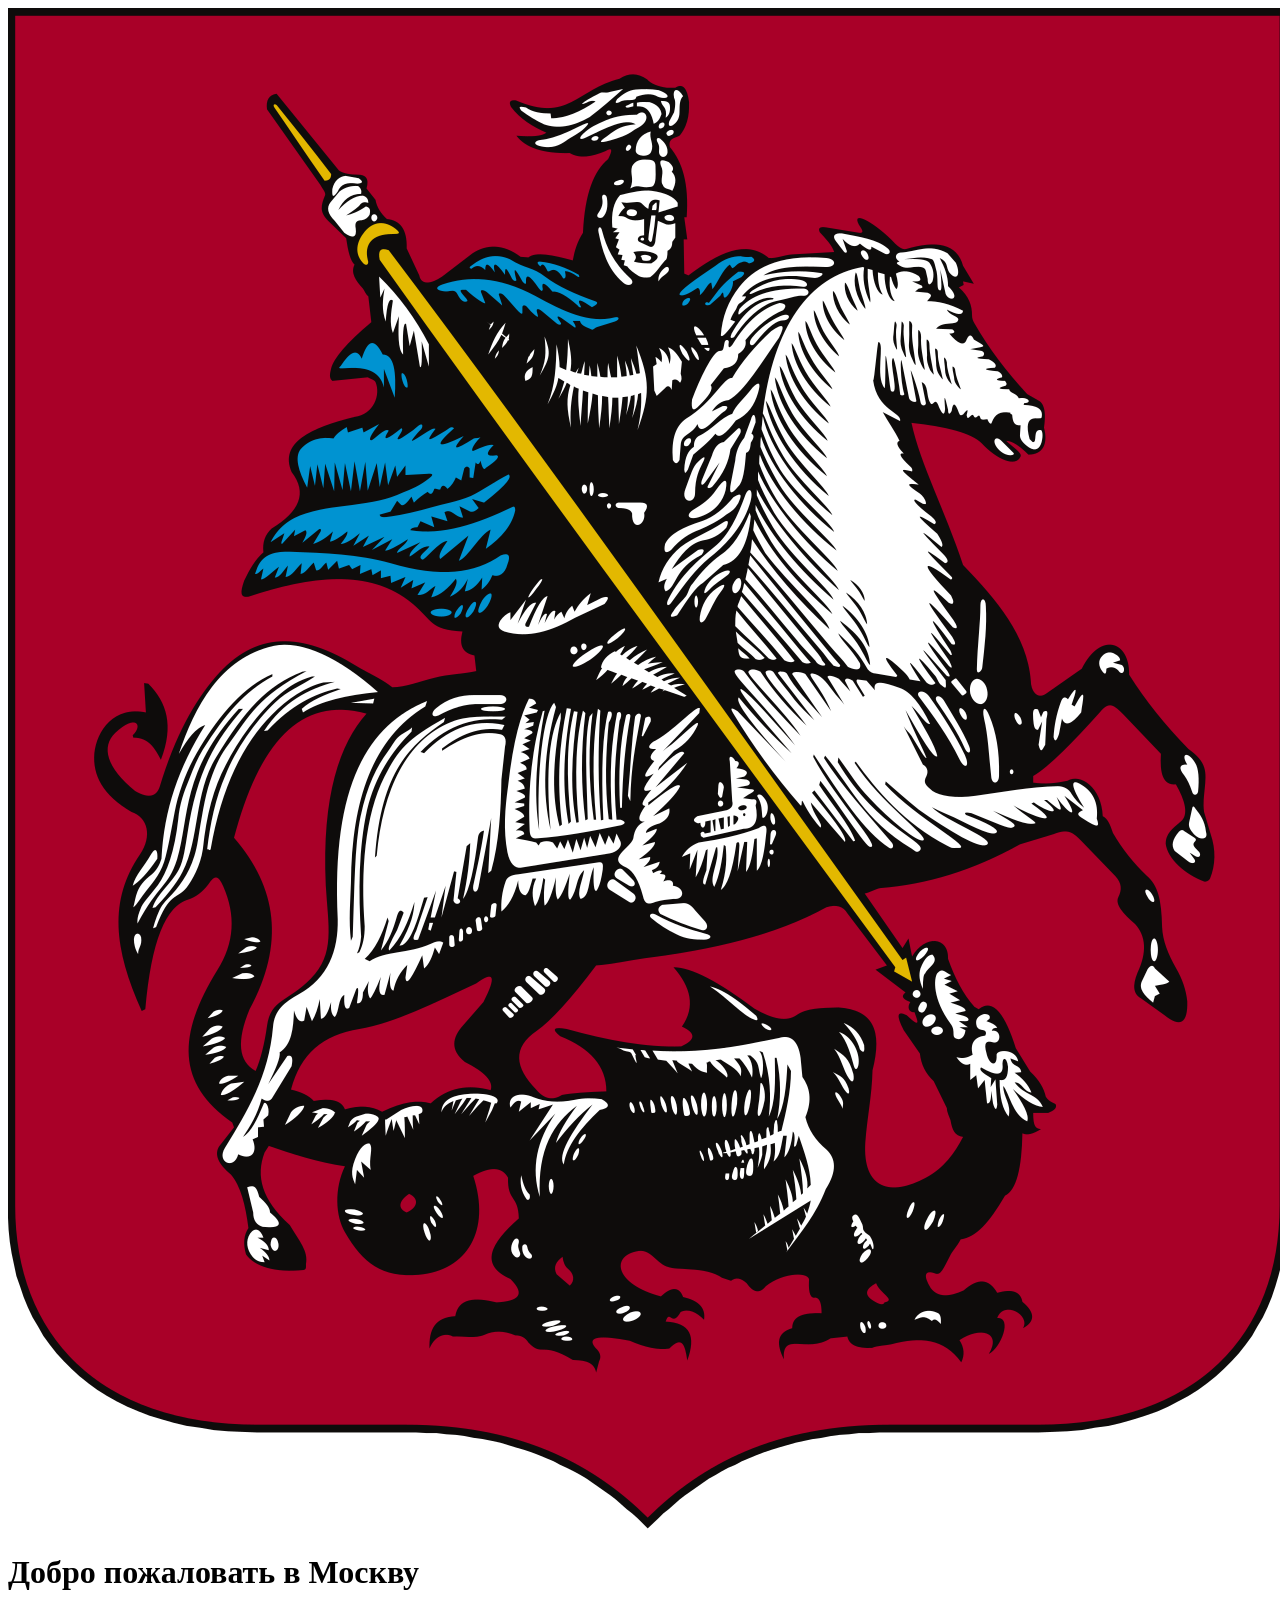
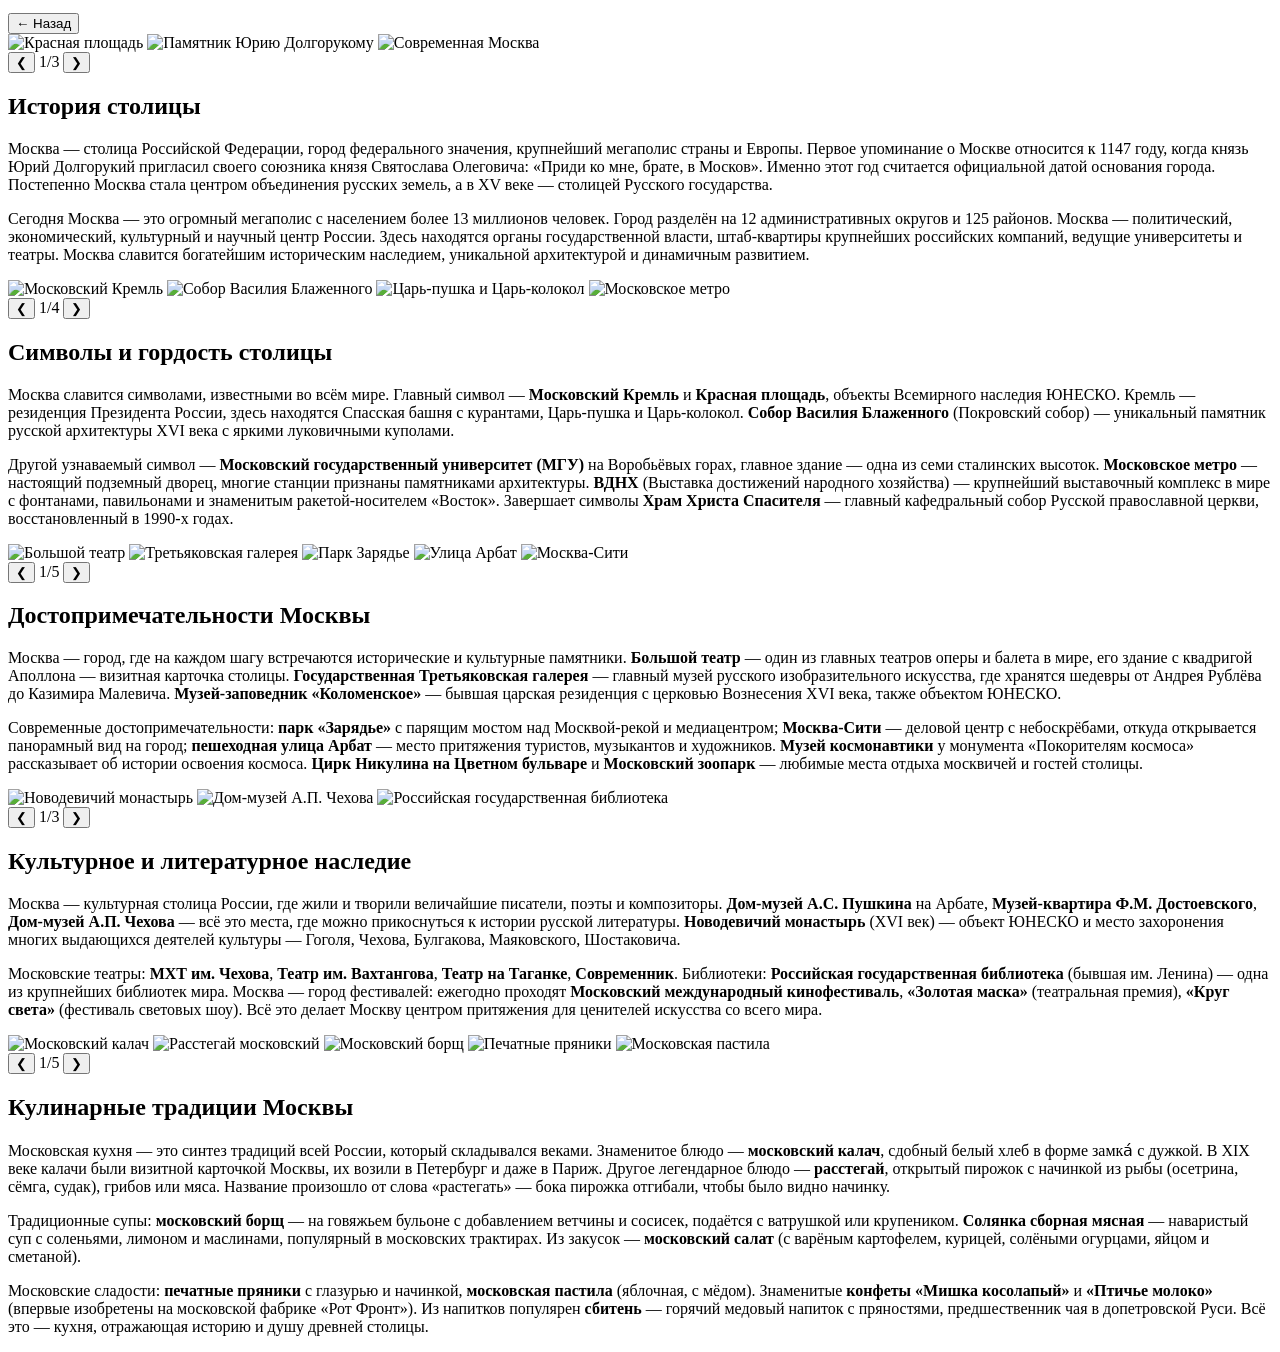
==== region/Москва.html @ 3e893cd2 "region region" ====
<!DOCTYPE html>
<html lang="ru">
<head>
    <meta charset="UTF-8">
    <meta name="viewport" content="width=device-width, initial-scale=1.0">
    <title>Москва - Столица России</title>
    <link rel="stylesheet" href="../region/Курская область/style_region.css">
</head>
<body>
    <div class="welcome-banner">
        <img src="../img_logo/mockva.png" alt="Герб Москвы" class="logo">
        <h1 class="logo_text">Добро пожаловать в Москву</h1>
        <button class="back-button" onclick="goBack()">← Назад</button>
    </div>

    <div class="main-layout">
        <!-- Первый блок: история Москвы -->
        <div class="content-block">
            <div class="image-slider left-slider">
                <div class="slider-container">
                    <img src="https://via.placeholder.com/400x300?text=Красная+площадь+история" alt="Красная площадь" class="slider-image active" id="slider1-img1">
                    <img src="https://via.placeholder.com/400x300?text=Юрий+Долгорукий+памятник" alt="Памятник Юрию Долгорукому" class="slider-image" id="slider1-img2">
                    <img src="https://via.placeholder.com/400x300?text=Москва+современная" alt="Современная Москва" class="slider-image" id="slider1-img3">
                </div>
                <div class="slider-controls">
                    <button class="slider-btn prev" onclick="changeImage('left', -1)">❮</button>
                    <span class="slider-counter" id="left-counter">1/3</span>
                    <button class="slider-btn next" onclick="changeImage('left', 1)">❯</button>
                </div>
            </div>
            <div class="text-content right-text">
                <h2>История столицы</h2>
                <p>Москва — столица Российской Федерации, город федерального значения, крупнейший мегаполис страны и Европы. Первое упоминание о Москве относится к 1147 году, когда князь Юрий Долгорукий пригласил своего союзника князя Святослава Олеговича: «Приди ко мне, брате, в Москов». Именно этот год считается официальной датой основания города. Постепенно Москва стала центром объединения русских земель, а в XV веке — столицей Русского государства.</p>
                <p>Сегодня Москва — это огромный мегаполис с населением более 13 миллионов человек. Город разделён на 12 административных округов и 125 районов. Москва — политический, экономический, культурный и научный центр России. Здесь находятся органы государственной власти, штаб-квартиры крупнейших российских компаний, ведущие университеты и театры. Москва славится богатейшим историческим наследием, уникальной архитектурой и динамичным развитием.</p>
            </div>
        </div>

        <!-- Второй блок: символы и гордость Москвы -->
        <div class="content-block reverse">
            <div class="image-slider right-slider">
                <div class="slider-container">
                    <img src="https://via.placeholder.com/400x300?text=Московский+Кремль" alt="Московский Кремль" class="slider-image active" id="slider2-img1">
                    <img src="https://via.placeholder.com/400x300?text=Собор+Василия+Блаженного" alt="Собор Василия Блаженного" class="slider-image" id="slider2-img2">
                    <img src="https://via.placeholder.com/400x300?text=Царь-пушка+Царь-колокол" alt="Царь-пушка и Царь-колокол" class="slider-image" id="slider2-img3">
                    <img src="https://via.placeholder.com/400x300?text=Московское+метро" alt="Московское метро" class="slider-image" id="slider2-img4">
                </div>
                <div class="slider-controls">
                    <button class="slider-btn prev" onclick="changeImage('right', -1)">❮</button>
                    <span class="slider-counter" id="right-counter">1/4</span>
                    <button class="slider-btn next" onclick="changeImage('right', 1)">❯</button>
                </div>
            </div>
            <div class="text-content left-text">
                <h2>Символы и гордость столицы</h2>
                <p>Москва славится символами, известными во всём мире. Главный символ — <strong>Московский Кремль</strong> и <strong>Красная площадь</strong>, объекты Всемирного наследия ЮНЕСКО. Кремль — резиденция Президента России, здесь находятся Спасская башня с курантами, Царь-пушка и Царь-колокол. <strong>Собор Василия Блаженного</strong> (Покровский собор) — уникальный памятник русской архитектуры XVI века с яркими луковичными куполами.</p>
                <p>Другой узнаваемый символ — <strong>Московский государственный университет (МГУ)</strong> на Воробьёвых горах, главное здание — одна из семи сталинских высоток. <strong>Московское метро</strong> — настоящий подземный дворец, многие станции признаны памятниками архитектуры. <strong>ВДНХ</strong> (Выставка достижений народного хозяйства) — крупнейший выставочный комплекс в мире с фонтанами, павильонами и знаменитым ракетой-носителем «Восток». Завершает символы <strong>Храм Христа Спасителя</strong> — главный кафедральный собор Русской православной церкви, восстановленный в 1990-х годах.</p>
            </div>
        </div>

        <!-- Третий блок: достопримечательности -->
        <div class="content-block">
            <div class="image-slider left-slider">
                <div class="slider-container">
                    <img src="https://via.placeholder.com/400x300?text=Большой+театр" alt="Большой театр" class="slider-image active" id="slider3-img1">
                    <img src="https://via.placeholder.com/400x300?text=Третьяковская+галерея" alt="Третьяковская галерея" class="slider-image" id="slider3-img2">
                    <img src="https://via.placeholder.com/400x300?text=Парк+Зарядье" alt="Парк Зарядье" class="slider-image" id="slider3-img3">
                    <img src="https://via.placeholder.com/400x300?text=Арбат+улица" alt="Улица Арбат" class="slider-image" id="slider3-img4">
                    <img src="https://via.placeholder.com/400x300?text=Москва-Сити" alt="Москва-Сити" class="slider-image" id="slider3-img5">
                </div>
                <div class="slider-controls">
                    <button class="slider-btn prev" onclick="changeImage('left2', -1)">❮</button>
                    <span class="slider-counter" id="left2-counter">1/5</span>
                    <button class="slider-btn next" onclick="changeImage('left2', 1)">❯</button>
                </div>
            </div>
            <div class="text-content right-text">
                <h2>Достопримечательности Москвы</h2>
                <p>Москва — город, где на каждом шагу встречаются исторические и культурные памятники. <strong>Большой театр</strong> — один из главных театров оперы и балета в мире, его здание с квадригой Аполлона — визитная карточка столицы. <strong>Государственная Третьяковская галерея</strong> — главный музей русского изобразительного искусства, где хранятся шедевры от Андрея Рублёва до Казимира Малевича. <strong>Музей-заповедник «Коломенское»</strong> — бывшая царская резиденция с церковью Вознесения XVI века, также объектом ЮНЕСКО.</p>
                <p>Современные достопримечательности: <strong>парк «Зарядье»</strong> с парящим мостом над Москвой-рекой и медиацентром; <strong>Москва-Сити</strong> — деловой центр с небоскрёбами, откуда открывается панорамный вид на город; <strong>пешеходная улица Арбат</strong> — место притяжения туристов, музыкантов и художников. <strong>Музей космонавтики</strong> у монумента «Покорителям космоса» рассказывает об истории освоения космоса. <strong>Цирк Никулина на Цветном бульваре</strong> и <strong>Московский зоопарк</strong> — любимые места отдыха москвичей и гостей столицы.</p>
            </div>
        </div>

        <!-- Четвертый блок: культурное наследие -->
        <div class="content-block reverse">
            <div class="image-slider right-slider">
                <div class="slider-container">
                    <img src="https://via.placeholder.com/400x300?text=Новодевичий+монастырь" alt="Новодевичий монастырь" class="slider-image active" id="slider4-img1">
                    <img src="https://via.placeholder.com/400x300?text=Дом-музей+Чехова+Москва" alt="Дом-музей А.П. Чехова" class="slider-image" id="slider4-img2">
                    <img src="https://via.placeholder.com/400x300?text=Библиотека+имени+Ленина" alt="Российская государственная библиотека" class="slider-image" id="slider4-img3">
                </div>
                <div class="slider-controls">
                    <button class="slider-btn prev" onclick="changeImage('right2', -1)">❮</button>
                    <span class="slider-counter" id="right2-counter">1/3</span>
                    <button class="slider-btn next" onclick="changeImage('right2', 1)">❯</button>
                </div>
            </div>
            <div class="text-content left-text">
                <h2>Культурное и литературное наследие</h2>
                <p>Москва — культурная столица России, где жили и творили величайшие писатели, поэты и композиторы. <strong>Дом-музей А.С. Пушкина</strong> на Арбате, <strong>Музей-квартира Ф.М. Достоевского</strong>, <strong>Дом-музей А.П. Чехова</strong> — всё это места, где можно прикоснуться к истории русской литературы. <strong>Новодевичий монастырь</strong> (XVI век) — объект ЮНЕСКО и место захоронения многих выдающихся деятелей культуры — Гоголя, Чехова, Булгакова, Маяковского, Шостаковича.</p>
                <p>Московские театры: <strong>МХТ им. Чехова</strong>, <strong>Театр им. Вахтангова</strong>, <strong>Театр на Таганке</strong>, <strong>Современник</strong>. Библиотеки: <strong>Российская государственная библиотека</strong> (бывшая им. Ленина) — одна из крупнейших библиотек мира. Москва — город фестивалей: ежегодно проходят <strong>Московский международный кинофестиваль</strong>, <strong>«Золотая маска»</strong> (театральная премия), <strong>«Круг света»</strong> (фестиваль световых шоу). Всё это делает Москву центром притяжения для ценителей искусства со всего мира.</p>
            </div>
        </div>

        <!-- Пятый блок: кулинарные традиции Москвы -->
        <div class="content-block">
            <div class="image-slider left-slider">
                <div class="slider-container">
                    <img src="https://via.placeholder.com/400x300?text=Московский+калач" alt="Московский калач" class="slider-image active" id="slider5-img1">
                    <img src="https://via.placeholder.com/400x300?text=Расстегай+московский" alt="Расстегай московский" class="slider-image" id="slider5-img2">
                    <img src="https://via.placeholder.com/400x300?text=Московский+борщ" alt="Московский борщ" class="slider-image" id="slider5-img3">
                    <img src="https://via.placeholder.com/400x300?text=Пряники+печатные" alt="Печатные пряники" class="slider-image" id="slider5-img4">
                    <img src="https://via.placeholder.com/400x300?text=Московская+пастила" alt="Московская пастила" class="slider-image" id="slider5-img5">
                </div>
                <div class="slider-controls">
                    <button class="slider-btn prev" onclick="changeImage('left3', -1)">❮</button>
                    <span class="slider-counter" id="left3-counter">1/5</span>
                    <button class="slider-btn next" onclick="changeImage('left3', 1)">❯</button>
                </div>
            </div>
            <div class="text-content right-text">
                <h2>Кулинарные традиции Москвы</h2>
                <p>Московская кухня — это синтез традиций всей России, который складывался веками. Знаменитое блюдо — <strong>московский калач</strong>, сдобный белый хлеб в форме замка́ с дужкой. В XIX веке калачи были визитной карточкой Москвы, их возили в Петербург и даже в Париж. Другое легендарное блюдо — <strong>расстегай</strong>, открытый пирожок с начинкой из рыбы (осетрина, сёмга, судак), грибов или мяса. Название произошло от слова «растегать» — бока пирожка отгибали, чтобы было видно начинку.</p>
                <p>Традиционные супы: <strong>московский борщ</strong> — на говяжьем бульоне с добавлением ветчины и сосисек, подаётся с ватрушкой или крупеником. <strong>Солянка сборная мясная</strong> — наваристый суп с соленьями, лимоном и маслинами, популярный в московских трактирах. Из закусок — <strong>московский салат</strong> (с варёным картофелем, курицей, солёными огурцами, яйцом и сметаной).</p>
                <p>Московские сладости: <strong>печатные пряники</strong> с глазурью и начинкой, <strong>московская пастила</strong> (яблочная, с мёдом). Знаменитые <strong>конфеты «Мишка косолапый»</strong> и <strong>«Птичье молоко»</strong> (впервые изобретены на московской фабрике «Рот Фронт»). Из напитков популярен <strong>сбитень</strong> — горячий медовый напиток с пряностями, предшественник чая в допетровской Руси. Всё это — кухня, отражающая историю и душу древней столицы.</p>
            </div>
        </div>
    </div>

    <script>
        const sliders = {
            left: { current: 0, total: 3 },
            right: { current: 0, total: 4 },
            left2: { current: 0, total: 5 },
            right2: { current: 0, total: 3 },
            left3: { current: 0, total: 5 }
        };

        function goBack() {
            window.history.back();
        }

        function changeImage(sliderId, direction) {
            const slider = sliders[sliderId];
            if (!slider) return;

            const newIndex = slider.current + direction;
            if (newIndex < 0 || newIndex >= slider.total) return;

            const oldImage = document.querySelector(`#slider${getSliderNumber(sliderId)}-img${slider.current + 1}`);
            if (oldImage) oldImage.classList.remove('active');

            slider.current = newIndex;

            const newImage = document.querySelector(`#slider${getSliderNumber(sliderId)}-img${slider.current + 1}`);
            if (newImage) newImage.classList.add('active');

            const counter = document.getElementById(`${sliderId}-counter`);
            if (counter) {
                counter.textContent = `${slider.current + 1}/${slider.total}`;
            }
        }

        function getSliderNumber(sliderId) {
            const map = {
                'left': '1',
                'right': '2',
                'left2': '3',
                'right2': '4',
                'left3': '5'
            };
            return map[sliderId] || '1';
        }
    </script>
</body>
</html>
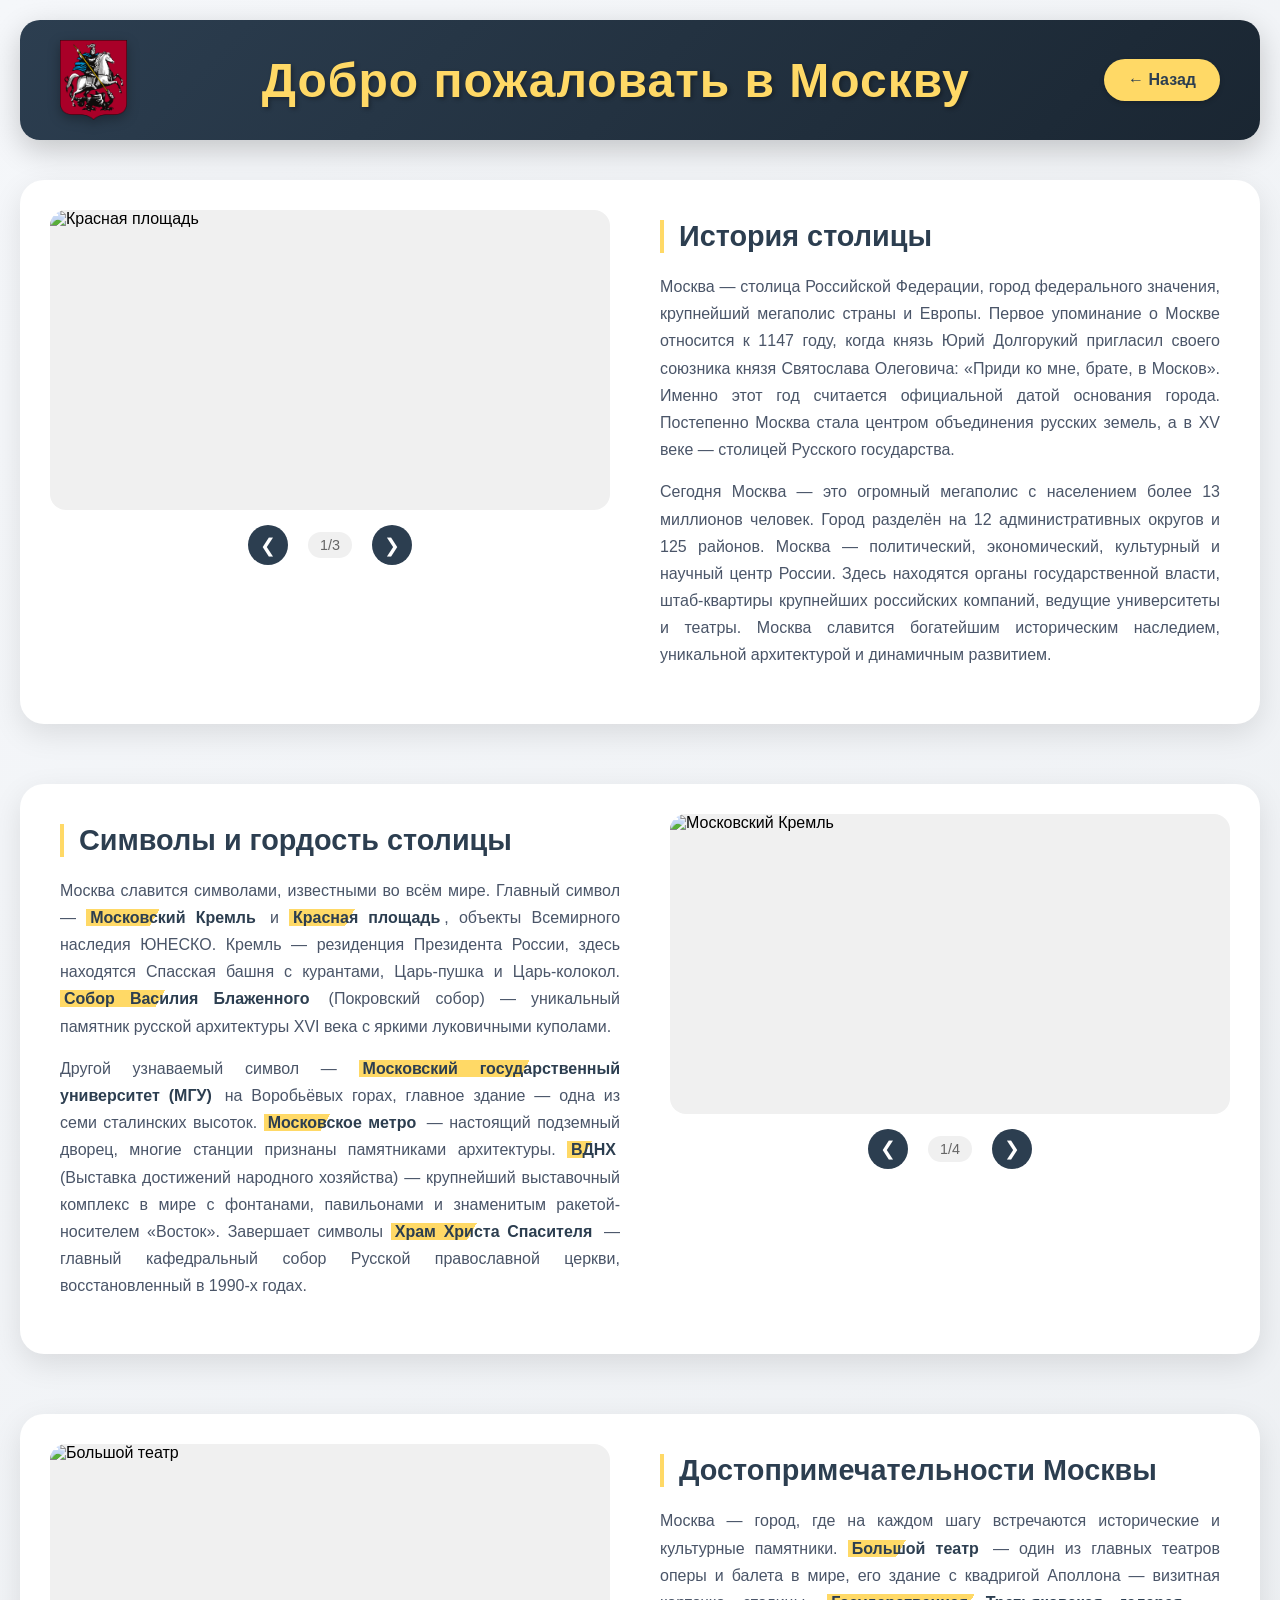
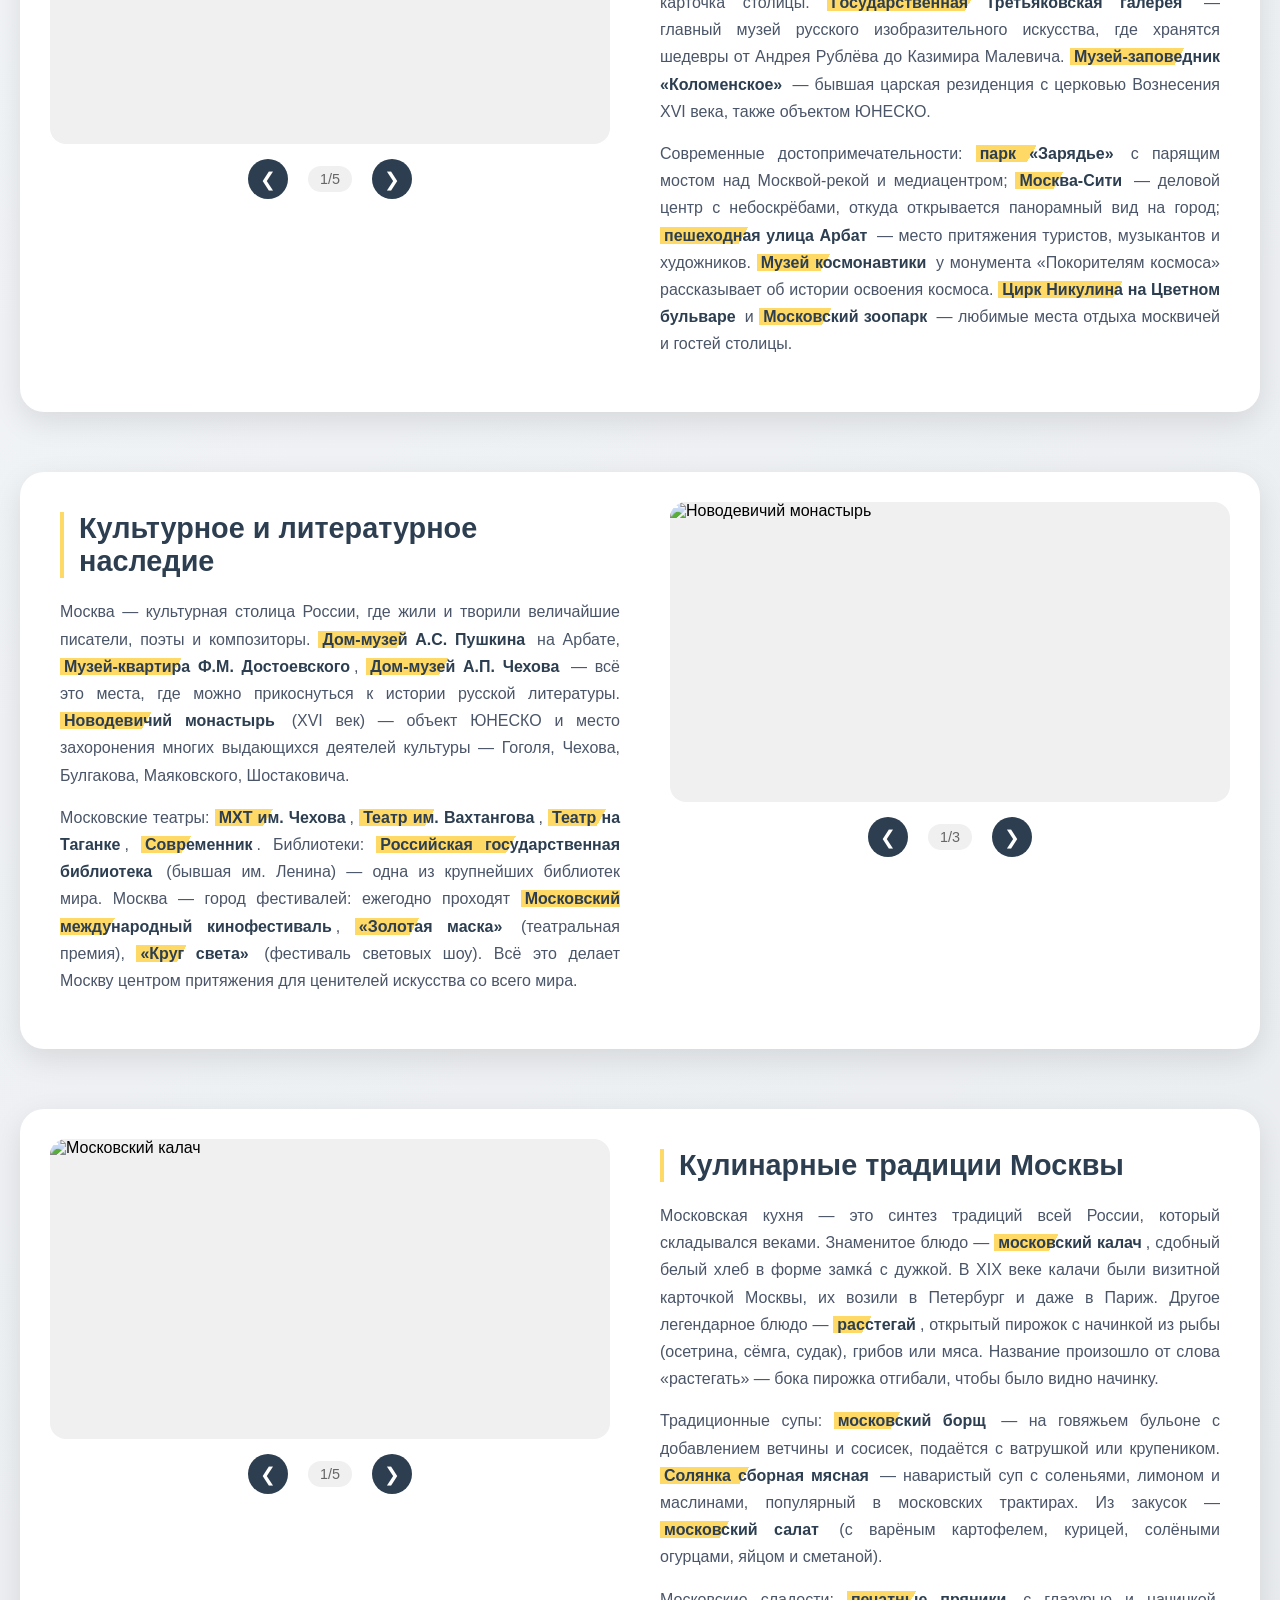
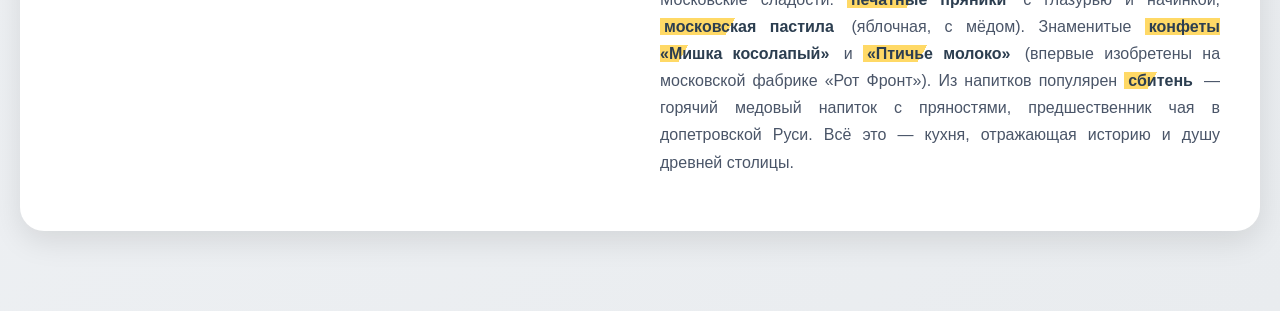
==== commit bef12f54: "22 22" ====
--- a/region/Москва.html
+++ b/region/Москва.html
@@ -18,9 +18,9 @@
         <div class="content-block">
             <div class="image-slider left-slider">
                 <div class="slider-container">
-                    <img src="https://via.placeholder.com/400x300?text=Красная+площадь+история" alt="Красная площадь" class="slider-image active" id="slider1-img1">
-                    <img src="https://via.placeholder.com/400x300?text=Юрий+Долгорукий+памятник" alt="Памятник Юрию Долгорукому" class="slider-image" id="slider1-img2">
-                    <img src="https://via.placeholder.com/400x300?text=Москва+современная" alt="Современная Москва" class="slider-image" id="slider1-img3">
+                    <img src="../region/Москва/moskva1.jpg" alt="Красная площадь" class="slider-image active" id="slider1-img1">
+                    <img src="../region/Москва/moskva2.jpg" alt="Памятник Юрию Долгорукому" class="slider-image" id="slider1-img2">
+                    <img src="../region/Москва/moskva3.jpg" alt="Современная Москва" class="slider-image" id="slider1-img3">
                 </div>
                 <div class="slider-controls">
                     <button class="slider-btn prev" onclick="changeImage('left', -1)">❮</button>
@@ -39,10 +39,10 @@
         <div class="content-block reverse">
             <div class="image-slider right-slider">
                 <div class="slider-container">
-                    <img src="https://via.placeholder.com/400x300?text=Московский+Кремль" alt="Московский Кремль" class="slider-image active" id="slider2-img1">
-                    <img src="https://via.placeholder.com/400x300?text=Собор+Василия+Блаженного" alt="Собор Василия Блаженного" class="slider-image" id="slider2-img2">
-                    <img src="https://via.placeholder.com/400x300?text=Царь-пушка+Царь-колокол" alt="Царь-пушка и Царь-колокол" class="slider-image" id="slider2-img3">
-                    <img src="https://via.placeholder.com/400x300?text=Московское+метро" alt="Московское метро" class="slider-image" id="slider2-img4">
+                    <img src="../region/Москва/moskva4.jpg" alt="Московский Кремль" class="slider-image active" id="slider2-img1">
+                    <img src="../region/Москва/moskva5.webp" alt="Собор Василия Блаженного" class="slider-image" id="slider2-img2">
+                    <img src="../region/Москва/moskva6.jpg" alt="Царь-пушка и Царь-колокол" class="slider-image" id="slider2-img3">
+                    <img src="../region/Москва/moskva7.jpg" alt="Московское метро" class="slider-image" id="slider2-img4">
                 </div>
                 <div class="slider-controls">
                     <button class="slider-btn prev" onclick="changeImage('right', -1)">❮</button>
@@ -61,11 +61,11 @@
         <div class="content-block">
             <div class="image-slider left-slider">
                 <div class="slider-container">
-                    <img src="https://via.placeholder.com/400x300?text=Большой+театр" alt="Большой театр" class="slider-image active" id="slider3-img1">
-                    <img src="https://via.placeholder.com/400x300?text=Третьяковская+галерея" alt="Третьяковская галерея" class="slider-image" id="slider3-img2">
-                    <img src="https://via.placeholder.com/400x300?text=Парк+Зарядье" alt="Парк Зарядье" class="slider-image" id="slider3-img3">
-                    <img src="https://via.placeholder.com/400x300?text=Арбат+улица" alt="Улица Арбат" class="slider-image" id="slider3-img4">
-                    <img src="https://via.placeholder.com/400x300?text=Москва-Сити" alt="Москва-Сити" class="slider-image" id="slider3-img5">
+                    <img src="../region/Москва/moskva8.webp" alt="Большой театр" class="slider-image active" id="slider3-img1">
+                    <img src="../region/Москва/moskva9.jfif" alt="Третьяковская галерея" class="slider-image" id="slider3-img2">
+                    <img src="../region/Москва/moskva10.jpg" alt="Парк Зарядье" class="slider-image" id="slider3-img3">
+                    <img src="../region/Москва/moskva11.webp" alt="Улица Арбат" class="slider-image" id="slider3-img4">
+                    <img src="../region/Москва/moskva12.webp" alt="Москва-Сити" class="slider-image" id="slider3-img5">
                 </div>
                 <div class="slider-controls">
                     <button class="slider-btn prev" onclick="changeImage('left2', -1)">❮</button>
@@ -84,9 +84,9 @@
         <div class="content-block reverse">
             <div class="image-slider right-slider">
                 <div class="slider-container">
-                    <img src="https://via.placeholder.com/400x300?text=Новодевичий+монастырь" alt="Новодевичий монастырь" class="slider-image active" id="slider4-img1">
-                    <img src="https://via.placeholder.com/400x300?text=Дом-музей+Чехова+Москва" alt="Дом-музей А.П. Чехова" class="slider-image" id="slider4-img2">
-                    <img src="https://via.placeholder.com/400x300?text=Библиотека+имени+Ленина" alt="Российская государственная библиотека" class="slider-image" id="slider4-img3">
+                    <img src="../region/Москва/moskva13.jpg" alt="Новодевичий монастырь" class="slider-image active" id="slider4-img1">
+                    <img src="../region/Москва/moskva14.webp" alt="Дом-музей А.П. Чехова" class="slider-image" id="slider4-img2">
+                    <img src="../region/Москва/moskva15.jpg" alt="Российская государственная библиотека" class="slider-image" id="slider4-img3">
                 </div>
                 <div class="slider-controls">
                     <button class="slider-btn prev" onclick="changeImage('right2', -1)">❮</button>
@@ -105,11 +105,11 @@
         <div class="content-block">
             <div class="image-slider left-slider">
                 <div class="slider-container">
-                    <img src="https://via.placeholder.com/400x300?text=Московский+калач" alt="Московский калач" class="slider-image active" id="slider5-img1">
-                    <img src="https://via.placeholder.com/400x300?text=Расстегай+московский" alt="Расстегай московский" class="slider-image" id="slider5-img2">
-                    <img src="https://via.placeholder.com/400x300?text=Московский+борщ" alt="Московский борщ" class="slider-image" id="slider5-img3">
-                    <img src="https://via.placeholder.com/400x300?text=Пряники+печатные" alt="Печатные пряники" class="slider-image" id="slider5-img4">
-                    <img src="https://via.placeholder.com/400x300?text=Московская+пастила" alt="Московская пастила" class="slider-image" id="slider5-img5">
+                    <img src="../region/Москва/moskva16.webp" alt="Московский калач" class="slider-image active" id="slider5-img1">
+                    <img src="../region/Москва/moskva17.jfif" alt="Расстегай московский" class="slider-image" id="slider5-img2">
+                    <img src="../region/Москва/moskva18.jpg" alt="Московский борщ" class="slider-image" id="slider5-img3">
+                    <img src="../region/Москва/moskva19.webp" alt="Печатные пряники" class="slider-image" id="slider5-img4">
+                    <img src="../region/Москва/moskva20.jpg" alt="Московская пастила" class="slider-image" id="slider5-img5">
                 </div>
                 <div class="slider-controls">
                     <button class="slider-btn prev" onclick="changeImage('left3', -1)">❮</button>
--- a/region/Курская область/style_region.css
+++ b/region/Курская область/style_region.css
@@ -0,0 +1,262 @@
+* {
+    margin: 0;
+    padding: 0;
+    box-sizing: border-box;
+}
+
+body {
+    font-family: 'Segoe UI', 'Roboto', 'Arial', sans-serif;
+    padding: 20px;
+    min-height: 100vh;
+    background: linear-gradient(135deg, #f5f7fa 0%, #e9ecef 100%);
+}
+.welcome-banner {
+    display: flex;
+    align-items: center;
+    justify-content: space-between;
+    background: linear-gradient(135deg, #2c3e50 0%, #1a2632 100%);
+    padding: 20px 40px;
+    border-radius: 20px;
+    margin-bottom: 40px;
+    box-shadow: 0 10px 30px rgba(0, 0, 0, 0.2);
+    flex-wrap: wrap;
+    gap: 20px;
+}
+
+.logo {
+    height: 80px;
+    width: auto;
+    filter: drop-shadow(0 4px 6px rgba(0, 0, 0, 0.3));
+    transition: transform 0.3s ease;
+}
+
+.logo:hover {
+    transform: scale(1.05);
+}
+
+.logo_text {
+    color: #ffd966;
+    font-size: 48px;
+    font-weight: 700;
+    text-shadow: 2px 2px 4px rgba(0, 0, 0, 0.3);
+    letter-spacing: 1px;
+    flex: 1;
+    text-align: center;
+    margin: 0 20px;
+
+}
+
+.back-button {
+    background: #ffd966;
+    color: #2c3e50;
+    border: none;
+    padding: 12px 24px;
+    font-size: 1rem;
+    font-weight: 600;
+    border-radius: 40px;
+    cursor: pointer;
+    transition: all 0.3s ease;
+    box-shadow: 0 2px 5px rgba(0, 0, 0, 0.2);
+}
+
+.back-button:hover {
+    background: #ffc107;
+    transform: translateY(-2px);
+    box-shadow: 0 5px 15px rgba(0, 0, 0, 0.3);
+}
+
+.back-button:active {
+    transform: translateY(0);
+}
+.main-layout {
+    max-width: 1400px;
+    width: 100%;
+    margin: 0 auto;
+}
+.content-block {
+    display: flex;
+    gap: 40px;
+    margin-bottom: 60px;
+    background: white;
+    border-radius: 24px;
+    padding: 30px;
+    box-shadow: 0 10px 30px rgba(0, 0, 0, 0.1);
+    transition: transform 0.3s ease, box-shadow 0.3s ease;
+}
+
+.content-block:hover {
+    transform: translateY(-5px);
+    box-shadow: 0 20px 40px rgba(0, 0, 0, 0.15);
+}
+
+.content-block.reverse {
+    flex-direction: row-reverse;
+}
+.image-slider {
+    flex: 1;
+    min-width: 300px;
+}
+
+.slider-container {
+    position: relative;
+    width: 100%;
+    height: 300px;
+    border-radius: 16px;
+    overflow: hidden;
+    background: #f0f0f0;
+}
+
+.slider-image {
+    position: absolute;
+    top: 0;
+    left: 0;
+    width: 100%;
+    height: 100%;
+    object-fit: cover;
+    opacity: 0;
+    transition: opacity 0.5s ease-in-out;
+}
+
+.slider-image.active {
+    opacity: 1;
+}
+
+.slider-controls {
+    display: flex;
+    justify-content: center;
+    align-items: center;
+    gap: 20px;
+    margin-top: 15px;
+}
+
+.slider-btn {
+    background: #2c3e50;
+    color: white;
+    border: none;
+    width: 40px;
+    height: 40px;
+    border-radius: 50%;
+    font-size: 1.2rem;
+    cursor: pointer;
+    transition: all 0.3s ease;
+    display: flex;
+    align-items: center;
+    justify-content: center;
+}
+
+.slider-btn:hover {
+    background: #ffd966;
+    color: #2c3e50;
+    transform: scale(1.1);
+}
+
+.slider-counter {
+    font-size: 0.9rem;
+    color: #666;
+    font-weight: 500;
+    background: #f0f0f0;
+    padding: 5px 12px;
+    border-radius: 20px;
+}
+.text-content {
+    flex: 1;
+    padding: 10px;
+}
+
+.text-content h2 {
+    color: #2c3e50;
+    font-size: 1.8rem;
+    margin-bottom: 20px;
+    border-left: 4px solid #ffd966;
+    padding-left: 15px;
+}
+
+.text-content p {
+    color: #4a5568;
+    line-height: 1.7;
+    margin-bottom: 15px;
+    font-size: 1rem;
+    text-align: justify;
+}
+
+.text-content strong {
+    color: #2c3e50;
+    background: linear-gradient(120deg, #ffd966 0%, #ffd966 40%, transparent 40%);
+    padding: 0 4px;
+    font-weight: 600;
+}
+
+@media (max-width: 1024px) {
+    .welcome-banner {
+        padding: 15px 20px;
+    }
+    
+    .logo_text {
+        font-size: 1.3rem;
+        margin: 0 10px;
+    }
+    
+    .content-block, .content-block.reverse {
+        flex-direction: column;
+        gap: 20px;
+        padding: 20px;
+    }
+    
+    .image-slider {
+        width: 100%;
+    }
+    
+    .text-content h2 {
+        font-size: 1.5rem;
+    }
+}
+
+@media (max-width: 768px) {
+    body {
+        padding: 10px;
+    }
+    
+    .welcome-banner {
+        flex-direction: column;
+        text-align: center;
+    }
+    
+    .logo {
+        height: 60px;
+    }
+    
+    .logo_text {
+        font-size: 1.1rem;
+        margin: 10px 0;
+    }
+    
+    .back-button {
+        align-self: center;
+    }
+    
+    .slider-container {
+        height: 250px;
+    }
+    
+    .text-content h2 {
+        font-size: 1.3rem;
+    }
+    
+    .text-content p {
+        font-size: 0.9rem;
+    }
+}
+.content-block.centered-slider .image-slider {
+    display: flex;
+    flex-direction: column;
+    justify-content: center;
+    align-items: center;
+}
+
+.content-block.centered-slider .slider-container {
+    margin: 0 auto;
+}
+
+.content-block.centered-slider .slider-controls {
+    justify-content: center;
+}
